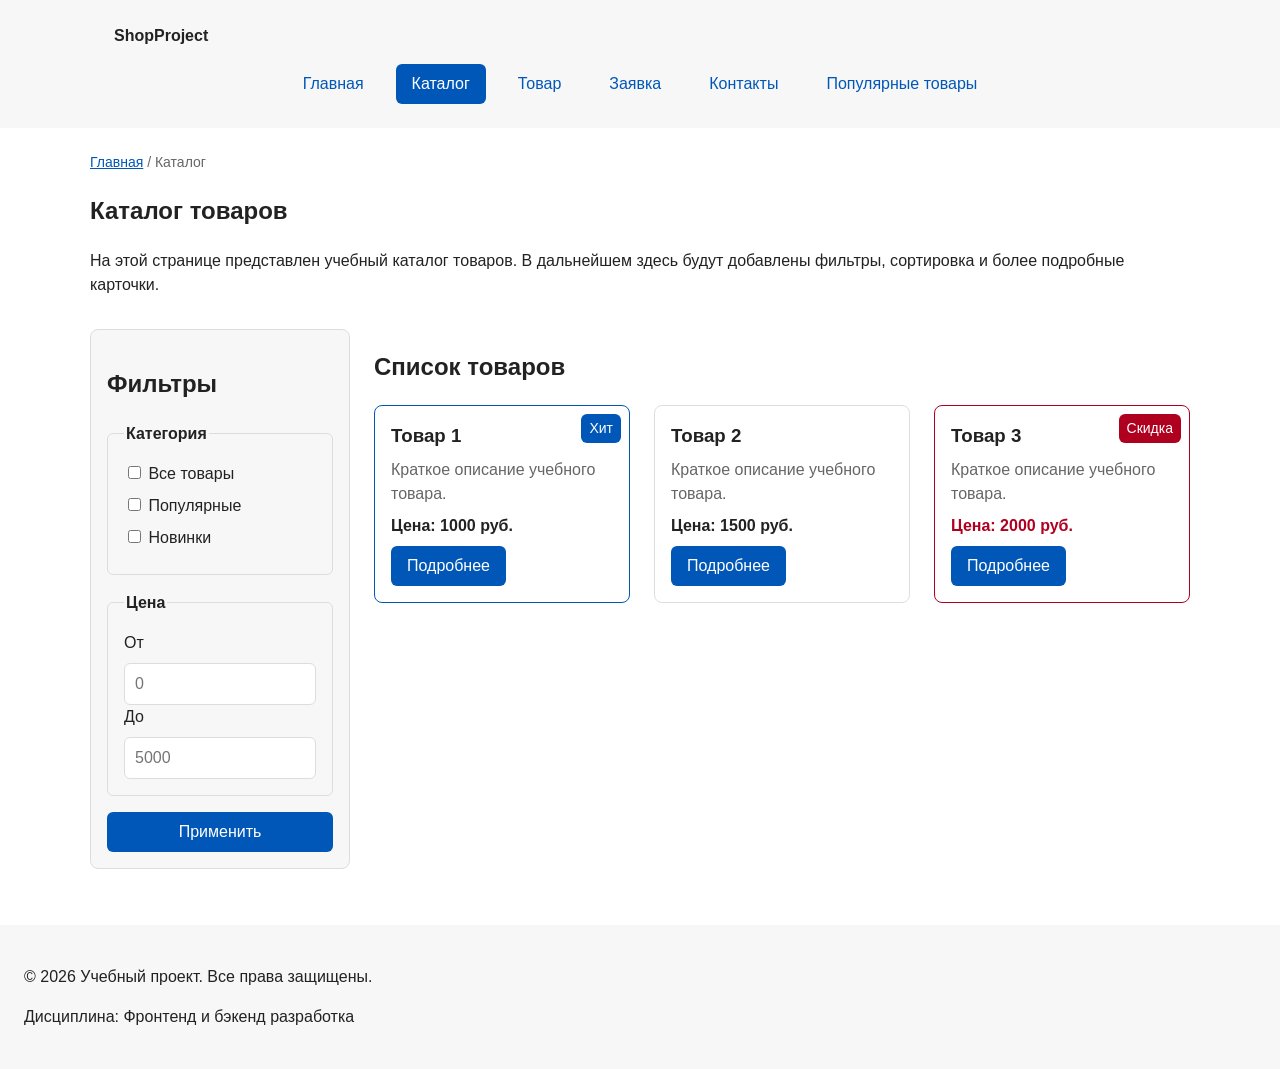
==== catalog.html @ e6e8aef4 "feat: transfer KR1 project base" ====
<!DOCTYPE html>
<html lang="ru">
<head>
  <meta charset="UTF-8">
  <meta name="viewport" content="width=device-width, initial-scale=1.0">
  <meta name="description" content="Каталог товаров учебного интернет-магазина.">
  <title>Каталог товаров — Учебный интернет-магазин</title>
  <link rel="stylesheet" href="css/style.css">
</head>
<body>
  <header class="site-header">
    <div class="site-header__inner">
      <a class="site-header__logo" href="index.html">ShopProject</a>
      <nav class="site-nav" aria-label="Основная навигация">
        <ul class="site-nav__list">
          <li class="site-nav__item">
            <a class="site-nav__link" href="index.html">Главная</a>
          </li>
          <li class="site-nav__item">
            <a class="site-nav__link site-nav__link--active" href="catalog.html">
              Каталог
            </a>
          </li>
          <li class="site-nav__item">
            <a class="site-nav__link" href="product.html">Товар</a>
          </li>
          <li class="site-nav__item">
            <a class="site-nav__link" href="order.html">Заявка</a>
          </li>
          <li class="site-nav__item">
            <a class="site-nav__link" href="contacts.html">Контакты</a>
          </li>
          <li class="site-nav__item">
            <a class="site-nav__link" href="index.html#popular">
              Популярные товары
            </a>
          </li>
        </ul>
      </nav>
    </div>
  </header>

  <main>
    <nav class="breadcrumbs" aria-label="Хлебные крошки">
      <a class="breadcrumbs__link" href="index.html">Главная</a>
      <span class="breadcrumbs__current">Каталог</span>
    </nav>

    <section class="section">
      <h1>Каталог товаров</h1>
      <p>
        На этой странице представлен учебный каталог товаров.
        В дальнейшем здесь будут добавлены фильтры, сортировка и более
        подробные карточки.
      </p>
    </section>

    <section class="catalog-layout">
      <aside class="catalog-filters">
        <h2>Фильтры</h2>
        <form class="filters-form" action="#" method="get">
          <fieldset>
            <legend>Категория</legend>
            <label>
              <input type="checkbox" name="category" value="all">
              Все товары
            </label>
            <label>
              <input type="checkbox" name="category" value="popular">
              Популярные
            </label>
            <label>
              <input type="checkbox" name="category" value="new">
              Новинки
            </label>
          </fieldset>

          <fieldset>
            <legend>Цена</legend>
            <label for="price-from">От</label>
            <input id="price-from" name="price-from" type="number" min="0" placeholder="0">
            <label for="price-to">До</label>
            <input id="price-to" name="price-to" type="number" min="0" placeholder="5000">
          </fieldset>

          <button class="button button--primary" type="submit">Применить</button>
        </form>
      </aside>

      <section class="catalog-products">
        <h2>Список товаров</h2>
        <div class="products-grid">
          <article class="product-card product-card--featured">
            <span class="product-card__badge">Хит</span>
            <h3 class="product-card__title">Товар 1</h3>
            <p class="product-card__description">Краткое описание учебного товара.</p>
            <p class="product-card__price">Цена: 1000 руб.</p>
            <a class="button button--primary product-card__button" href="product.html">Подробнее</a>
          </article>
          <article class="product-card">
            <h3 class="product-card__title">Товар 2</h3>
            <p class="product-card__description">Краткое описание учебного товара.</p>
            <p class="product-card__price">Цена: 1500 руб.</p>
            <a class="button button--primary product-card__button" href="product.html">Подробнее</a>
          </article>
          <article class="product-card product-card--discount">
            <span class="product-card__badge">Скидка</span>
            <h3 class="product-card__title">Товар 3</h3>
            <p class="product-card__description">Краткое описание учебного товара.</p>
            <p class="product-card__price">Цена: 2000 руб.</p>
            <a class="button button--primary product-card__button" href="product.html">Подробнее</a>
          </article>
        </div>
      </section>
    </section>
  </main>

  <footer class="site-footer">
    <p>&copy; 2026 Учебный проект. Все права защищены.</p>
    <p>Дисциплина: Фронтенд и бэкенд разработка</p>
  </footer>
</body>
</html>
---- css/style.css ----
html {
  scroll-behavior: smooth;
}


/* ===============================
   1. Переменные проекта
   =============================== */

:root {
  /* Основные цвета проекта */
  --color-bg: #ffffff;
  --color-text: #222222;
  --color-muted: #666666;
  --color-primary: #0057b8;
  --color-primary-dark: #003f86;
  --color-border: #dddddd;
  --color-surface: #f7f7f7;
  --color-surface-accent: #eef5ff;
  --color-danger: #b00020;
  --color-success: #168a2f;
  --color-success-bg: #eefaf0;
  --color-white: #ffffff;

  /* Отступы */
  --space-xs: 4px;
  --space-sm: 8px;
  --space-md: 16px;
  --space-lg: 24px;
  --space-xl: 32px;

  /* Скругления */
  --radius-sm: 6px;
  --radius-md: 8px;
  --radius-lg: 12px;

  /* Размеры */
  --container-width: 1100px;
}


/* ===============================
   2. Базовые стили
   =============================== */

* {
  box-sizing: border-box;
}

body {
  margin: 0;
  font-family: Arial, sans-serif;
  line-height: 1.5;
  color: var(--color-text);
  background-color: var(--color-bg);
}

main {
  padding: var(--space-lg);
}

.site-footer {
  padding: var(--space-lg);
  background-color: var(--color-surface);
}


/* ===============================
   3. Общие элементы интерфейса
   =============================== */

a {
  color: var(--color-primary);
}

a:hover {
  color: var(--color-primary-dark);
}

a:focus-visible {
  outline: 2px solid var(--color-primary);
  outline-offset: 3px;
}

:target {
  outline: 2px dashed var(--color-primary);
  outline-offset: 4px;
}


/* ===============================
   4. Шапка и навигация (этап 4)
   =============================== */

.site-header {
  background-color: var(--color-surface);
}

.site-header__inner {
  max-width: var(--container-width);
  margin: 0 auto;
  padding: var(--space-lg);
}

.site-header__logo {
  font-weight: 700;
  color: var(--color-text);
  text-decoration: none;
}

.site-nav__list {
  display: flex;
  flex-wrap: wrap;
  justify-content: center;
  align-items: center;
  gap: var(--space-md);
  padding: 0;
  margin: var(--space-md) 0 0;
  list-style: none;
}

.site-nav__link {
  display: inline-block;
  padding: var(--space-sm) var(--space-md);
  color: var(--color-primary);
  text-decoration: none;
  border-radius: var(--radius-sm);
}

.site-nav__link:hover {
  color: var(--color-white);
  background-color: var(--color-primary);
}

.site-nav__link:focus-visible {
  outline: 2px solid var(--color-primary);
  outline-offset: 3px;
}

.site-nav__link--active {
  color: var(--color-white);
  background-color: var(--color-primary);
}


/* ===============================
   5. Компоненты страницы
   =============================== */

.hero {
  max-width: var(--container-width);
  margin: 0 auto var(--space-xl);
  padding: var(--space-xl) var(--space-lg);
  background-color: var(--color-surface-accent);
  border-radius: var(--radius-lg);
}

.section {
  max-width: var(--container-width);
  margin: 0 auto var(--space-xl);
}

.section h2 {
  margin-top: 0;
}

.aside-info {
  max-width: var(--container-width);
  margin: 0 auto var(--space-xl);
  padding: var(--space-md);
  border-left: 4px solid var(--color-primary);
  background-color: var(--color-surface);
}


/* ===============================
   6. Карточка товара (этап 6)
   =============================== */

.product-card {
  position: relative;
  display: flex;
  flex-direction: column;
  gap: var(--space-sm);
  padding: var(--space-md);
  border: 1px solid var(--color-border);
  border-radius: var(--radius-md);
  background-color: var(--color-bg);
}

.product-card:hover {
  border-color: var(--color-primary);
}

.product-card--featured {
  border-color: var(--color-primary);
}

.product-card--discount {
  border-color: var(--color-danger);
}

.product-card__title {
  margin: 0;
  color: var(--color-text);
}

.product-card__description {
  margin: 0;
  color: var(--color-muted);
}

.product-card__price {
  margin: 0;
  font-weight: 700;
}

.product-card--discount .product-card__price {
  color: var(--color-danger);
}

.product-card__button {
  margin-top: auto;
  align-self: flex-start;
}

.product-card__badge {
  position: absolute;
  top: var(--space-sm);
  right: var(--space-sm);
  padding: 4px 8px;
  font-size: 14px;
  color: var(--color-white);
  background-color: var(--color-primary);
  border-radius: var(--radius-sm);
}

.product-card--discount .product-card__badge {
  background-color: var(--color-danger);
}


/* ===============================
   7. Сетка товаров (этап 7)
   =============================== */

.products-grid {
  display: grid;
  grid-template-columns: repeat(3, 1fr);
  gap: var(--space-lg);
}


/* ===============================
   8. Хлебные крошки (этап 8)
   =============================== */

.breadcrumbs {
  max-width: var(--container-width);
  margin: 0 auto var(--space-md);
  font-size: 14px;
  color: var(--color-muted);
}

.breadcrumbs__link {
  color: var(--color-primary);
}

.breadcrumbs__current::before {
  content: " / ";
  color: var(--color-muted);
}


/* ===============================
   9. Каталог
   =============================== */

.catalog-layout {
  max-width: var(--container-width);
  margin: 0 auto var(--space-xl);
  display: grid;
  grid-template-columns: 260px 1fr;
  grid-template-areas: "filters products";
  gap: var(--space-lg);
}

.catalog-filters {
  grid-area: filters;
  position: sticky;
  top: var(--space-md);
  align-self: start;
  padding: var(--space-md);
  border: 1px solid var(--color-border);
  border-radius: var(--radius-md);
  background-color: var(--color-surface);
}

.catalog-products {
  grid-area: products;
}

.filters-form {
  display: grid;
  gap: var(--space-md);
}

.filters-form fieldset {
  margin: 0;
  padding: var(--space-md);
  border: 1px solid var(--color-border);
  border-radius: var(--radius-sm);
}

.filters-form legend {
  font-weight: 700;
}

.filters-form label {
  display: block;
  margin-bottom: var(--space-sm);
}

.filters-form input[type="number"] {
  width: 100%;
  padding: 8px 10px;
  border: 1px solid var(--color-border);
  border-radius: var(--radius-sm);
  font: inherit;
}


/* ===============================
   9.1. Страница товара
   =============================== */

.product {
  max-width: var(--container-width);
  margin: 0 auto var(--space-xl);
  display: grid;
  grid-template-columns: 1fr 1fr;
  gap: var(--space-lg);
  align-items: start;
}

.product__image {
  display: block;
  width: 100%;
  height: auto;
  border-radius: var(--radius-md);
}

.product__title {
  margin-top: 0;
}

.product__description {
  color: var(--color-muted);
}

.product__price {
  font-size: 20px;
  font-weight: 700;
}

.product-table {
  width: 100%;
  border-collapse: collapse;
}

.product-table caption {
  margin-bottom: var(--space-sm);
  font-weight: 700;
  text-align: left;
}

.product-table th,
.product-table td {
  padding: var(--space-sm) var(--space-md);
  border: 1px solid var(--color-border);
  text-align: left;
}

.product-table th {
  background-color: var(--color-surface);
}


/* ===============================
   10. Форма заявки (этап 10)
   =============================== */

.order-form__field {
  margin-bottom: var(--space-md);
}

.order-form__label {
  display: block;
  margin-bottom: var(--space-xs);
}

.order-form__input,
.order-form__select,
.order-form__textarea {
  width: 100%;
  padding: 10px 12px;
  border: 1px solid var(--color-border);
  border-radius: var(--radius-sm);
  font: inherit;
}

.order-form__input:hover,
.order-form__select:hover,
.order-form__textarea:hover {
  border-color: var(--color-primary);
}

.order-form__input:focus-visible,
.order-form__select:focus-visible,
.order-form__textarea:focus-visible {
  outline: 2px solid var(--color-primary);
  outline-offset: 3px;
}

.order-form__actions {
  display: flex;
  gap: var(--space-md);
  margin-top: var(--space-lg);
}

.order-form__input[type="checkbox"] {
  width: auto;
}

.order-form__field small {
  display: block;
  margin-top: var(--space-xs);
  color: var(--color-muted);
}

[aria-invalid="true"] {
  border-color: var(--color-danger);
}


/* ===============================
   11. Модальное окно (этап 11)
   =============================== */

.order-dialog {
  width: min(100% - 32px, 560px);
  padding: var(--space-lg);
  border: none;
  border-radius: var(--radius-lg);
}

.order-dialog::backdrop {
  background-color: rgba(0, 0, 0, 0.5);
}

.order-dialog__title {
  margin-top: 0;
}


/* ===============================
   12. Кнопки (этап 12)
   =============================== */

.button {
  display: inline-block;
  padding: var(--space-sm) var(--space-md);
  border: none;
  border-radius: var(--radius-sm);
  font: inherit;
  text-decoration: none;
  cursor: pointer;
}

.button--primary {
  color: var(--color-white);
  background-color: var(--color-primary);
}

.button--primary:hover {
  background-color: var(--color-primary-dark);
}

.button--secondary {
  color: var(--color-primary);
  background-color: transparent;
  border: 1px solid var(--color-primary);
}

.button--secondary:hover {
  color: var(--color-white);
  background-color: var(--color-primary);
}

.button:focus-visible {
  outline: 2px solid var(--color-primary);
  outline-offset: 3px;
}

.button:disabled,
.button--disabled {
  opacity: 0.6;
  cursor: not-allowed;
}


/* ===============================
   13. Сообщение об отправке
   =============================== */

.success-message {
  max-width: var(--container-width);
  margin: var(--space-lg) auto;
  padding: var(--space-md);
  border-left: 4px solid var(--color-success);
  background-color: var(--color-success-bg);
}


/* ===============================
   14. Кнопка «Наверх»
   =============================== */

.scroll-top {
  position: fixed;
  right: var(--space-lg);
  bottom: var(--space-lg);
  z-index: 10;
  padding: var(--space-sm) var(--space-md);
  color: var(--color-white);
  background-color: var(--color-primary);
  border-radius: var(--radius-sm);
  text-decoration: none;
}

.scroll-top:hover {
  color: var(--color-white);
  background-color: var(--color-primary-dark);
}

.scroll-top:focus-visible {
  outline: 2px solid var(--color-primary);
  outline-offset: 3px;
}
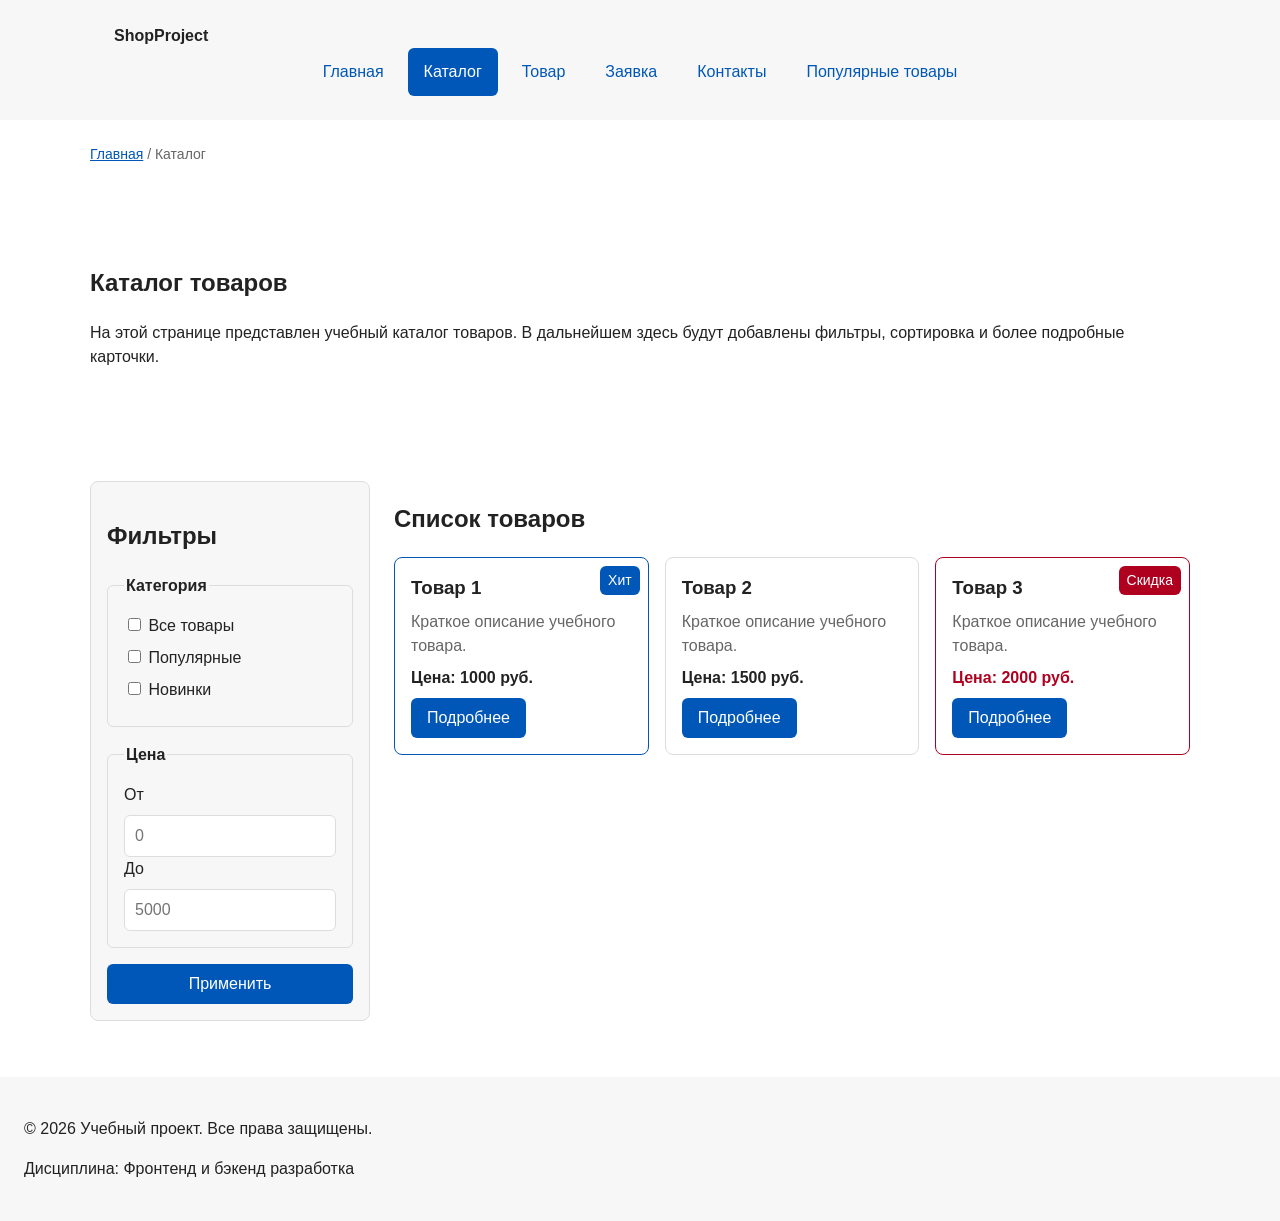
==== commit 2ce545fa: "feat: add responsive layout styles" ====
--- a/catalog.html
+++ b/catalog.html
@@ -6,6 +6,7 @@
   <meta name="description" content="Каталог товаров учебного интернет-магазина.">
   <title>Каталог товаров — Учебный интернет-магазин</title>
   <link rel="stylesheet" href="css/style.css">
+  <link rel="stylesheet" href="css/responsive.css">
 </head>
 <body>
   <header class="site-header">
--- a/css/responsive.css
+++ b/css/responsive.css
@@ -0,0 +1,293 @@
+/*
+  Адаптивные стили для контрольной работы №3.
+  Подход: Mobile First.
+  Базовые стили рассчитаны на мобильный экран.
+  Расширения добавляются через min-width медиазапросы.
+*/
+
+*,
+*::before,
+*::after {
+  box-sizing: border-box;
+}
+
+html {
+  scroll-behavior: smooth;
+}
+
+img,
+video {
+  max-width: 100%;
+  height: auto;
+}
+
+body {
+  overflow-x: hidden;
+}
+
+
+/* ===============================
+   Контейнеры и секции
+   =============================== */
+
+.section {
+  width: min(100% - 32px, 1200px);
+  margin-inline: auto;
+  padding-block: clamp(24px, 5vw, 64px);
+}
+
+
+/* ===============================
+   Навигация
+   =============================== */
+
+.site-nav__list {
+  display: flex;
+  flex-direction: column;
+  gap: var(--space-sm, 8px);
+  padding: 0;
+  margin: 0;
+  list-style: none;
+}
+
+.site-nav__link {
+  display: block;
+  padding: 12px 16px;
+}
+
+@media (min-width: 768px) {
+  .site-nav__list {
+    flex-direction: row;
+    flex-wrap: wrap;
+    align-items: center;
+  }
+}
+
+
+/* ===============================
+   Sticky-шапка
+   =============================== */
+
+.site-header {
+  position: static;
+}
+
+@media (min-width: 768px) {
+  .site-header {
+    position: sticky;
+    top: 0;
+    z-index: 100;
+  }
+}
+
+
+/* ===============================
+   Hero-блок
+   =============================== */
+
+.hero {
+  display: grid;
+  gap: var(--space-lg, 24px);
+  align-items: center;
+}
+
+.hero h1 {
+  font-size: clamp(28px, 7vw, 56px);
+  line-height: 1.1;
+}
+
+
+/* ===============================
+   Сетка карточек
+   =============================== */
+
+.products-grid {
+  display: grid;
+  grid-template-columns: 1fr;
+  gap: var(--space-md, 16px);
+}
+
+.product-card {
+  min-width: 0;
+}
+
+.product-card__title,
+.product-card__description {
+  overflow-wrap: anywhere;
+}
+
+@media (min-width: 640px) {
+  .products-grid {
+    grid-template-columns: repeat(2, minmax(0, 1fr));
+  }
+}
+
+@media (min-width: 1024px) {
+  .products-grid {
+    grid-template-columns: repeat(3, minmax(0, 1fr));
+  }
+}
+
+
+/* ===============================
+   Страница каталога
+   =============================== */
+
+.catalog-layout {
+  display: grid;
+  grid-template-columns: 1fr;
+  grid-template-areas:
+    "filters"
+    "products";
+  gap: var(--space-lg, 24px);
+}
+
+.catalog-filters {
+  position: static;
+  order: -1;
+}
+
+@media (min-width: 1024px) {
+  .catalog-layout {
+    grid-template-columns: 280px minmax(0, 1fr);
+    grid-template-areas: "filters products";
+    align-items: start;
+  }
+
+  .catalog-filters {
+    position: sticky;
+    top: 88px;
+    order: initial;
+  }
+}
+
+
+/* ===============================
+   Страница товара и изображения
+   =============================== */
+
+.product {
+  grid-template-columns: 1fr;
+}
+
+@media (min-width: 768px) {
+  .product {
+    grid-template-columns: repeat(2, minmax(0, 1fr));
+  }
+}
+
+.product__image {
+  display: block;
+  width: 100%;
+  aspect-ratio: 3 / 2;
+  object-fit: cover;
+  border-radius: var(--radius-md, 8px);
+}
+
+
+/* ===============================
+   Форма заявки
+   =============================== */
+
+.order-form {
+  display: grid;
+  gap: var(--space-md, 16px);
+}
+
+.order-form__field {
+  display: grid;
+  gap: var(--space-xs, 8px);
+  margin-bottom: 0;
+}
+
+.order-form__input,
+.order-form__textarea,
+.order-form__select {
+  width: 100%;
+  min-height: 44px;
+  padding: 10px 12px;
+  font: inherit;
+}
+
+.order-form__input[type="checkbox"] {
+  width: auto;
+  min-height: auto;
+}
+
+.order-form__textarea {
+  min-height: 120px;
+  resize: vertical;
+}
+
+.order-form__actions {
+  flex-wrap: wrap;
+}
+
+@media (min-width: 768px) {
+  .order-form {
+    grid-template-columns: repeat(2, minmax(0, 1fr));
+  }
+
+  .order-form__field--wide,
+  .order-form__actions {
+    grid-column: 1 / -1;
+  }
+}
+
+
+/* ===============================
+   Таблица характеристик
+   =============================== */
+
+.table-wrapper {
+  width: 100%;
+  overflow-x: auto;
+  -webkit-overflow-scrolling: touch;
+}
+
+.product-table {
+  width: 100%;
+  min-width: 640px;
+  border-collapse: collapse;
+}
+
+.product-table th,
+.product-table td {
+  padding: 12px;
+  border: 1px solid var(--color-border, #ddd);
+  text-align: left;
+}
+
+
+/* ===============================
+   Модальное окно
+   =============================== */
+
+.order-dialog {
+  width: min(100% - 32px, 560px);
+  max-height: calc(100vh - 32px);
+  overflow: auto;
+}
+
+.order-dialog::backdrop {
+  background: rgb(0 0 0 / 0.5);
+}
+
+
+/* ===============================
+   Кнопка «Наверх»
+   =============================== */
+
+.scroll-top {
+  position: fixed;
+  right: 16px;
+  bottom: 16px;
+  z-index: 90;
+}
+
+@media (min-width: 768px) {
+  .scroll-top {
+    right: 32px;
+    bottom: 32px;
+  }
+}
